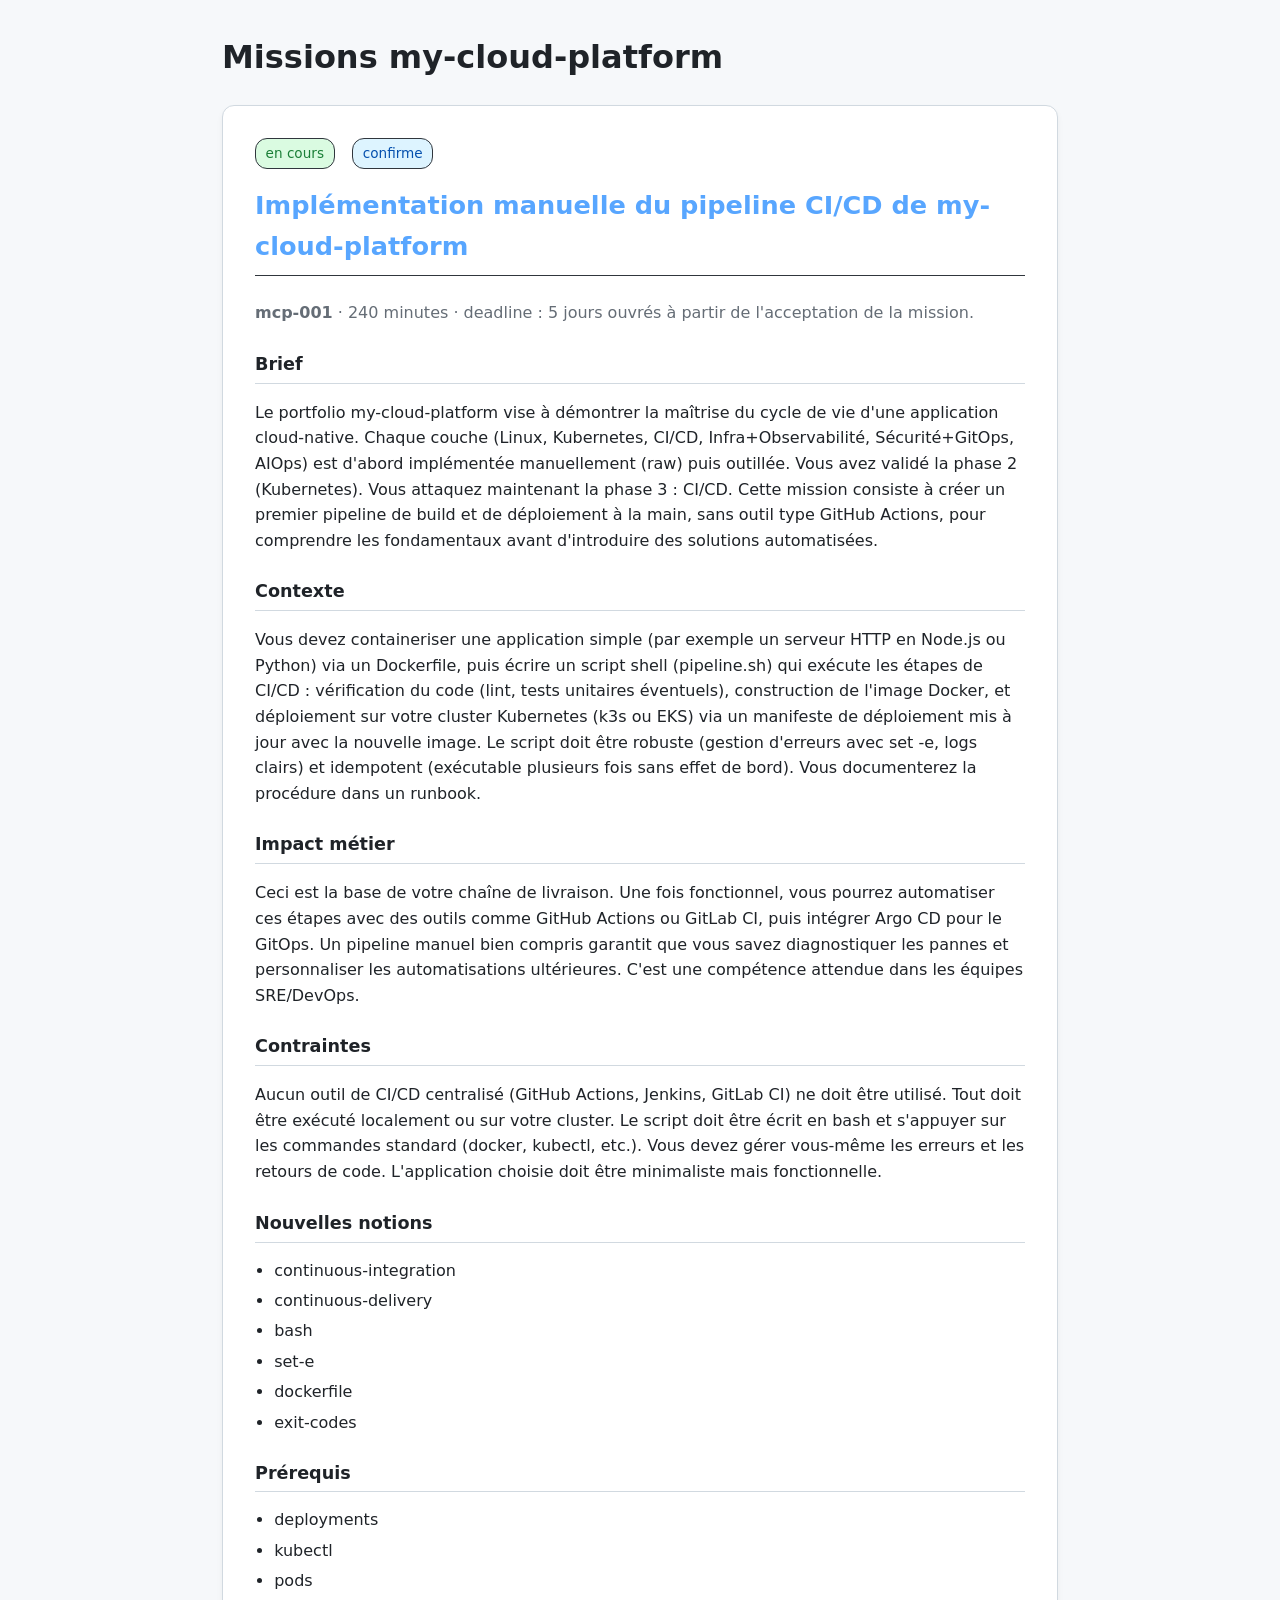
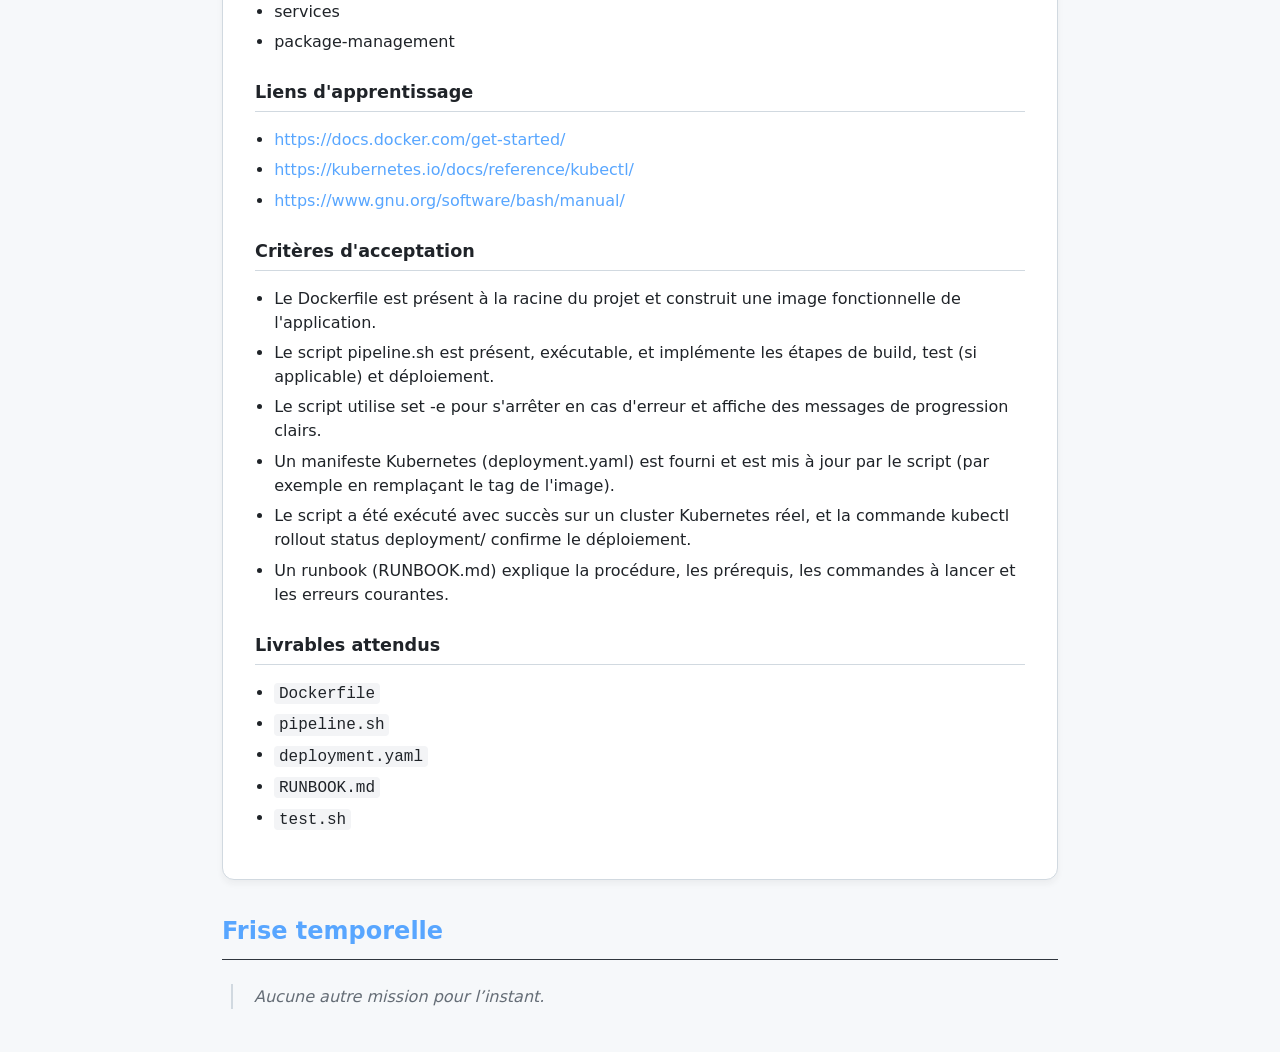
==== web/missions.html @ 1b2b9ff9 "feat: add missions page with timeline" ====
<!DOCTYPE html>
<html lang="fr">
<head>
    <meta charset="UTF-8">
    <meta name="viewport" content="width=device-width, initial-scale=1.0">
    <title>Missions — My Cloud Platform</title>
    <link rel="stylesheet" href="style.css">
    <style>
        body {
            margin: 0;
            font-family: system-ui, -apple-system, BlinkMacSystemFont, "Segoe UI", Roboto, sans-serif;
            background: #f6f8fa;
            color: #1f2328;
        }
        .container {
            max-width: 900px;
            margin: 0 auto;
            padding: 2rem;
        }
        h1 {
            margin-top: 0;
        }
        .current-card {
            background: #fff;
            border: 1px solid #d1d9e0;
            border-radius: 12px;
            padding: 2rem;
            margin-bottom: 2rem;
            box-shadow: 0 4px 6px rgba(31, 35, 40, 0.05);
        }
        .current-card h2 {
            margin-top: 0;
            font-size: 1.6rem;
        }
        .badges {
            margin-bottom: 1rem;
        }
        .badge {
            display: inline-block;
            padding: .25rem .6rem;
            border-radius: 12px;
            background: #ddf4ff;
            color: #0550ae;
            font-size: .85rem;
            margin-right: .5rem;
        }
        .badge.current {
            background: #dafbe1;
            color: #1a7f37;
        }
        .meta {
            color: #656d76;
            margin-bottom: 1.5rem;
        }
        .section {
            margin-top: 1.5rem;
        }
        .section h3 {
            font-size: 1.1rem;
            border-bottom: 1px solid #d1d9e0;
            padding-bottom: .3rem;
            margin-bottom: .6rem;
        }
        .section p {
            line-height: 1.6;
        }
        .section ul {
            padding-left: 1.2rem;
        }
        .section li {
            margin-bottom: .4rem;
            line-height: 1.5;
        }
        code {
            background: #f3f4f6;
            padding: .1rem .3rem;
            border-radius: 4px;
            font-family: ui-monospace, SFMono-Regular, "SF Mono", Consolas, monospace;
        }
        .timeline {
            position: relative;
            padding-left: 2rem;
        }
        .timeline::before {
            content: "";
            position: absolute;
            left: .55rem;
            top: 0;
            bottom: 0;
            width: 2px;
            background: #d1d9e0;
        }
        .mission-item {
            position: relative;
            margin-bottom: 1.2rem;
        }
        .mission-item::before {
            content: "";
            position: absolute;
            left: -1.55rem;
            top: .4rem;
            width: .7rem;
            height: .7rem;
            border-radius: 50%;
            background: #656d76;
        }
        .mission-item.current::before {
            background: #0550ae;
            box-shadow: 0 0 0 4px #ddf4ff;
        }
        .mission-title {
            cursor: pointer;
            font-weight: 600;
            color: #0969da;
            background: none;
            border: none;
            padding: 0;
            font-size: 1rem;
            text-align: left;
        }
        .mission-title:hover {
            text-decoration: underline;
        }
        .mission-detail {
            display: none;
            margin-top: .6rem;
            padding: 1rem;
            background: #fff;
            border-radius: 8px;
            border: 1px solid #d1d9e0;
        }
        .mission-detail.open {
            display: block;
        }
        .empty {
            color: #656d76;
            font-style: italic;
        }
    </style>
</head>
<body>
    <div class="container">
        <h1>Missions my-cloud-platform</h1>
        <div id="current-mission"></div>

        <h2>Frise temporelle</h2>
        <div id="timeline" class="timeline"></div>
    </div>

    <script>
        async function loadMissions() {
            const res = await fetch('missions.json');
            if (!res.ok) {
                document.getElementById('current-mission').innerHTML = '<p class="empty">Impossible de charger les missions.</p>';
                return;
            }
            const missions = await res.json();

            const currentIndex = missions.findIndex(m => m.current);
            const current = currentIndex !== -1 ? missions[currentIndex] : missions[missions.length - 1];
            const others = missions.filter(m => m.mission_id !== current.mission_id);

            const d = current.data;
            const currentEl = document.getElementById('current-mission');
            currentEl.innerHTML = `
                <div class="current-card">
                    <div class="badges">
                        <span class="badge current">en cours</span>
                        <span class="badge">${d.level}</span>
                    </div>
                    <h2>${d.title}</h2>
                    <div class="meta">
                        <strong>${d.mission_id}</strong> · ${d.estimated_time_minutes} minutes · deadline : ${d.deadline}
                    </div>

                    <div class="section">
                        <h3>Brief</h3>
                        <p>${d.client_brief}</p>
                    </div>

                    <div class="section">
                        <h3>Contexte</h3>
                        <p>${d.description}</p>
                    </div>

                    <div class="section">
                        <h3>Impact métier</h3>
                        <p>${d.business_impact}</p>
                    </div>

                    <div class="section">
                        <h3>Contraintes</h3>
                        <p>${d.constraints}</p>
                    </div>

                    <div class="section">
                        <h3>Nouvelles notions</h3>
                        <ul>${d.new_concepts.map(c => `<li>${c}</li>`).join('')}</ul>
                    </div>

                    <div class="section">
                        <h3>Prérequis</h3>
                        <ul>${d.prerequisites.map(p => `<li>${p}</li>`).join('')}</ul>
                    </div>

                    <div class="section">
                        <h3>Liens d'apprentissage</h3>
                        <ul>${d.learning_links.map(link => `<li><a href="${link}" target="_blank" rel="noopener">${link}</a></li>`).join('')}</ul>
                    </div>

                    <div class="section">
                        <h3>Critères d'acceptation</h3>
                        <ul>${d.acceptance_criteria.map(c => `<li>${c}</li>`).join('')}</ul>
                    </div>

                    <div class="section">
                        <h3>Livrables attendus</h3>
                        <ul>${d.deliverables.map(item => `<li><code>${item}</code></li>`).join('')}</ul>
                    </div>
                </div>
            `;

            const timelineEl = document.getElementById('timeline');
            if (others.length === 0) {
                timelineEl.innerHTML = '<p class="empty">Aucune autre mission pour l’instant.</p>';
            } else {
                timelineEl.innerHTML = others.map(m => `
                    <div class="mission-item ${m.current ? 'current' : ''}">
                        <button class="mission-title" onclick="toggleMission('${m.mission_id}')">
                            ${m.mission_id} — ${m.title}
                        </button>
                        <div id="detail-${m.mission_id}" class="mission-detail">
                            <p><strong>Niveau :</strong> ${m.data.level}</p>
                            <p><strong>Durée :</strong> ${m.data.estimated_time_minutes} minutes</p>
                            <p>${m.data.client_brief}</p>
                            <p><a href="https://github.com/M-Boiguille/my-cloud-platform/issues?q=${encodeURIComponent(m.mission_id)}" target="_blank" rel="noopener">Rechercher l'issue</a></p>
                        </div>
                    </div>
                `).join('');
            }
        }

        function toggleMission(id) {
            const el = document.getElementById(`detail-${id}`);
            if (el) {
                el.classList.toggle('open');
            }
        }

        loadMissions();
    </script>
</body>
</html>
---- web/style.css ----
:root {
    --bg: #0d1117;
    --fg: #c9d1d9;
    --card: #161b22;
    --border: #30363d;
    --accent: #58a6ff;
    --accent-hover: #79c0ff;
    --success: #3fb950;
}

* {
    box-sizing: border-box;
}

body {
    font-family: -apple-system, BlinkMacSystemFont, "Segoe UI", Helvetica, Arial, sans-serif;
    background: var(--bg);
    color: var(--fg);
    margin: 0;
    padding: 0;
    line-height: 1.6;
}

.container {
    max-width: 960px;
    margin: 0 auto;
    padding: 0 1.5rem;
}

.hero {
    text-align: center;
    padding: 4rem 1rem;
    background: linear-gradient(135deg, #161b22 0%, #0d1117 100%);
    border-bottom: 1px solid var(--border);
}

.hero h1 {
    color: var(--accent);
    margin: 0 0 0.5rem;
    font-size: 3rem;
}

.tagline {
    font-size: 1.25rem;
    color: #8b949e;
    margin: 0 0 1.5rem;
}

.pitch {
    max-width: 700px;
    margin: 0 auto 2rem;
    font-size: 1.1rem;
}

.cta {
    display: flex;
    justify-content: center;
    gap: 1rem;
    flex-wrap: wrap;
}

.btn {
    display: inline-block;
    padding: 0.75rem 1.5rem;
    background: var(--accent);
    color: #0d1117;
    text-decoration: none;
    border-radius: 6px;
    font-weight: 600;
    transition: background 0.2s;
}

.btn:hover {
    background: var(--accent-hover);
}

.btn.secondary {
    background: transparent;
    color: var(--accent);
    border: 1px solid var(--accent);
}

.btn.secondary:hover {
    background: rgba(88, 166, 255, 0.1);
}

main {
    padding: 3rem 0;
}

section {
    margin-bottom: 3rem;
}

h2 {
    border-bottom: 1px solid var(--border);
    padding-bottom: 0.5rem;
    margin-bottom: 1.5rem;
    color: var(--accent);
}

.grid {
    display: grid;
    grid-template-columns: repeat(auto-fit, minmax(140px, 1fr));
    gap: 1rem;
}

.card {
    background: var(--card);
    border: 1px solid var(--border);
    border-radius: 8px;
    padding: 1.25rem;
    text-align: center;
}

.card h3 {
    margin: 0 0 0.5rem;
    color: var(--accent);
    font-size: 0.9rem;
    text-transform: uppercase;
    letter-spacing: 0.05em;
}

.card p {
    font-size: 1.8rem;
    margin: 0;
    color: #ffffff;
    font-weight: 600;
}

.split {
    display: grid;
    grid-template-columns: 1fr 1fr;
    gap: 2rem;
    align-items: start;
}

.radar-box {
    background: var(--card);
    border: 1px solid var(--border);
    border-radius: 8px;
    padding: 1.5rem;
}

.radar-box h2 {
    border: none;
    margin-bottom: 1rem;
    text-align: center;
}

.about ul {
    padding-left: 1.2rem;
    margin-bottom: 1.5rem;
}

.about li {
    margin-bottom: 0.75rem;
}

.current-mission {
    background: rgba(88, 166, 255, 0.1);
    border-left: 3px solid var(--accent);
    padding: 1rem;
    border-radius: 0 6px 6px 0;
}

.badges {
    display: flex;
    flex-wrap: wrap;
    gap: 0.6rem;
}

.badge {
    background: var(--card);
    border: 1px solid var(--border);
    border-radius: 999px;
    padding: 0.4rem 0.9rem;
    font-size: 0.9rem;
    color: #c9d1d9;
}

.contact {
    background: var(--card);
    border: 1px solid var(--border);
    border-radius: 8px;
    padding: 2rem;
    text-align: center;
}

footer {
    text-align: center;
    padding: 2rem 1rem;
    border-top: 1px solid var(--border);
    color: #8b949e;
    font-size: 0.9rem;
}

a {
    color: var(--accent);
    text-decoration: none;
}

a:hover {
    text-decoration: underline;
}

@media (max-width: 700px) {
    .split {
        grid-template-columns: 1fr;
    }
    .hero h1 {
        font-size: 2rem;
    }
}
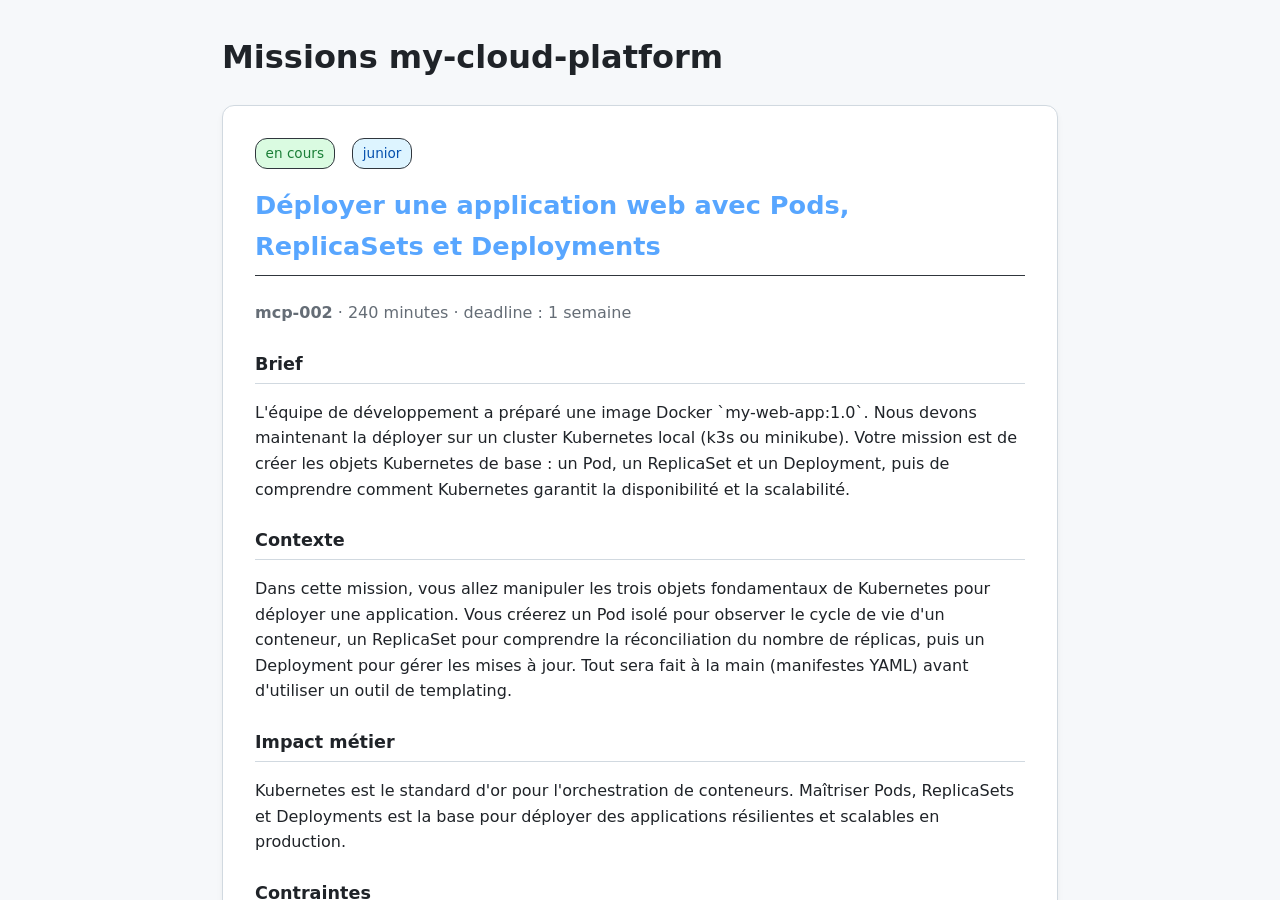
==== commit db0a92aa: "docs: document --level and fix missions page redirect" ====
--- a/web/missions.html
+++ b/web/missions.html
@@ -2,252 +2,11 @@
 <html lang="fr">
 <head>
     <meta charset="UTF-8">
-    <meta name="viewport" content="width=device-width, initial-scale=1.0">
-    <title>Missions — My Cloud Platform</title>
-    <link rel="stylesheet" href="style.css">
-    <style>
-        body {
-            margin: 0;
-            font-family: system-ui, -apple-system, BlinkMacSystemFont, "Segoe UI", Roboto, sans-serif;
-            background: #f6f8fa;
-            color: #1f2328;
-        }
-        .container {
-            max-width: 900px;
-            margin: 0 auto;
-            padding: 2rem;
-        }
-        h1 {
-            margin-top: 0;
-        }
-        .current-card {
-            background: #fff;
-            border: 1px solid #d1d9e0;
-            border-radius: 12px;
-            padding: 2rem;
-            margin-bottom: 2rem;
-            box-shadow: 0 4px 6px rgba(31, 35, 40, 0.05);
-        }
-        .current-card h2 {
-            margin-top: 0;
-            font-size: 1.6rem;
-        }
-        .badges {
-            margin-bottom: 1rem;
-        }
-        .badge {
-            display: inline-block;
-            padding: .25rem .6rem;
-            border-radius: 12px;
-            background: #ddf4ff;
-            color: #0550ae;
-            font-size: .85rem;
-            margin-right: .5rem;
-        }
-        .badge.current {
-            background: #dafbe1;
-            color: #1a7f37;
-        }
-        .meta {
-            color: #656d76;
-            margin-bottom: 1.5rem;
-        }
-        .section {
-            margin-top: 1.5rem;
-        }
-        .section h3 {
-            font-size: 1.1rem;
-            border-bottom: 1px solid #d1d9e0;
-            padding-bottom: .3rem;
-            margin-bottom: .6rem;
-        }
-        .section p {
-            line-height: 1.6;
-        }
-        .section ul {
-            padding-left: 1.2rem;
-        }
-        .section li {
-            margin-bottom: .4rem;
-            line-height: 1.5;
-        }
-        code {
-            background: #f3f4f6;
-            padding: .1rem .3rem;
-            border-radius: 4px;
-            font-family: ui-monospace, SFMono-Regular, "SF Mono", Consolas, monospace;
-        }
-        .timeline {
-            position: relative;
-            padding-left: 2rem;
-        }
-        .timeline::before {
-            content: "";
-            position: absolute;
-            left: .55rem;
-            top: 0;
-            bottom: 0;
-            width: 2px;
-            background: #d1d9e0;
-        }
-        .mission-item {
-            position: relative;
-            margin-bottom: 1.2rem;
-        }
-        .mission-item::before {
-            content: "";
-            position: absolute;
-            left: -1.55rem;
-            top: .4rem;
-            width: .7rem;
-            height: .7rem;
-            border-radius: 50%;
-            background: #656d76;
-        }
-        .mission-item.current::before {
-            background: #0550ae;
-            box-shadow: 0 0 0 4px #ddf4ff;
-        }
-        .mission-title {
-            cursor: pointer;
-            font-weight: 600;
-            color: #0969da;
-            background: none;
-            border: none;
-            padding: 0;
-            font-size: 1rem;
-            text-align: left;
-        }
-        .mission-title:hover {
-            text-decoration: underline;
-        }
-        .mission-detail {
-            display: none;
-            margin-top: .6rem;
-            padding: 1rem;
-            background: #fff;
-            border-radius: 8px;
-            border: 1px solid #d1d9e0;
-        }
-        .mission-detail.open {
-            display: block;
-        }
-        .empty {
-            color: #656d76;
-            font-style: italic;
-        }
-    </style>
+    <meta http-equiv="refresh" content="0; url=missions/">
+    <title>Redirection — Missions</title>
 </head>
 <body>
-    <div class="container">
-        <h1>Missions my-cloud-platform</h1>
-        <div id="current-mission"></div>
-
-        <h2>Frise temporelle</h2>
-        <div id="timeline" class="timeline"></div>
-    </div>
-
-    <script>
-        async function loadMissions() {
-            const res = await fetch('missions.json');
-            if (!res.ok) {
-                document.getElementById('current-mission').innerHTML = '<p class="empty">Impossible de charger les missions.</p>';
-                return;
-            }
-            const missions = await res.json();
-
-            const currentIndex = missions.findIndex(m => m.current);
-            const current = currentIndex !== -1 ? missions[currentIndex] : missions[missions.length - 1];
-            const others = missions.filter(m => m.mission_id !== current.mission_id);
-
-            const d = current.data;
-            const currentEl = document.getElementById('current-mission');
-            currentEl.innerHTML = `
-                <div class="current-card">
-                    <div class="badges">
-                        <span class="badge current">en cours</span>
-                        <span class="badge">${d.level}</span>
-                    </div>
-                    <h2>${d.title}</h2>
-                    <div class="meta">
-                        <strong>${d.mission_id}</strong> · ${d.estimated_time_minutes} minutes · deadline : ${d.deadline}
-                    </div>
-
-                    <div class="section">
-                        <h3>Brief</h3>
-                        <p>${d.client_brief}</p>
-                    </div>
-
-                    <div class="section">
-                        <h3>Contexte</h3>
-                        <p>${d.description}</p>
-                    </div>
-
-                    <div class="section">
-                        <h3>Impact métier</h3>
-                        <p>${d.business_impact}</p>
-                    </div>
-
-                    <div class="section">
-                        <h3>Contraintes</h3>
-                        <p>${d.constraints}</p>
-                    </div>
-
-                    <div class="section">
-                        <h3>Nouvelles notions</h3>
-                        <ul>${d.new_concepts.map(c => `<li>${c}</li>`).join('')}</ul>
-                    </div>
-
-                    <div class="section">
-                        <h3>Prérequis</h3>
-                        <ul>${d.prerequisites.map(p => `<li>${p}</li>`).join('')}</ul>
-                    </div>
-
-                    <div class="section">
-                        <h3>Liens d'apprentissage</h3>
-                        <ul>${d.learning_links.map(link => `<li><a href="${link}" target="_blank" rel="noopener">${link}</a></li>`).join('')}</ul>
-                    </div>
-
-                    <div class="section">
-                        <h3>Critères d'acceptation</h3>
-                        <ul>${d.acceptance_criteria.map(c => `<li>${c}</li>`).join('')}</ul>
-                    </div>
-
-                    <div class="section">
-                        <h3>Livrables attendus</h3>
-                        <ul>${d.deliverables.map(item => `<li><code>${item}</code></li>`).join('')}</ul>
-                    </div>
-                </div>
-            `;
-
-            const timelineEl = document.getElementById('timeline');
-            if (others.length === 0) {
-                timelineEl.innerHTML = '<p class="empty">Aucune autre mission pour l’instant.</p>';
-            } else {
-                timelineEl.innerHTML = others.map(m => `
-                    <div class="mission-item ${m.current ? 'current' : ''}">
-                        <button class="mission-title" onclick="toggleMission('${m.mission_id}')">
-                            ${m.mission_id} — ${m.title}
-                        </button>
-                        <div id="detail-${m.mission_id}" class="mission-detail">
-                            <p><strong>Niveau :</strong> ${m.data.level}</p>
-                            <p><strong>Durée :</strong> ${m.data.estimated_time_minutes} minutes</p>
-                            <p>${m.data.client_brief}</p>
-                            <p><a href="https://github.com/M-Boiguille/my-cloud-platform/issues?q=${encodeURIComponent(m.mission_id)}" target="_blank" rel="noopener">Rechercher l'issue</a></p>
-                        </div>
-                    </div>
-                `).join('');
-            }
-        }
-
-        function toggleMission(id) {
-            const el = document.getElementById(`detail-${id}`);
-            if (el) {
-                el.classList.toggle('open');
-            }
-        }
-
-        loadMissions();
-    </script>
+    <p>Redirection vers la page des missions...</p>
+    <p><a href="missions/">Cliquez ici si la redirection ne fonctionne pas.</a></p>
 </body>
 </html>
